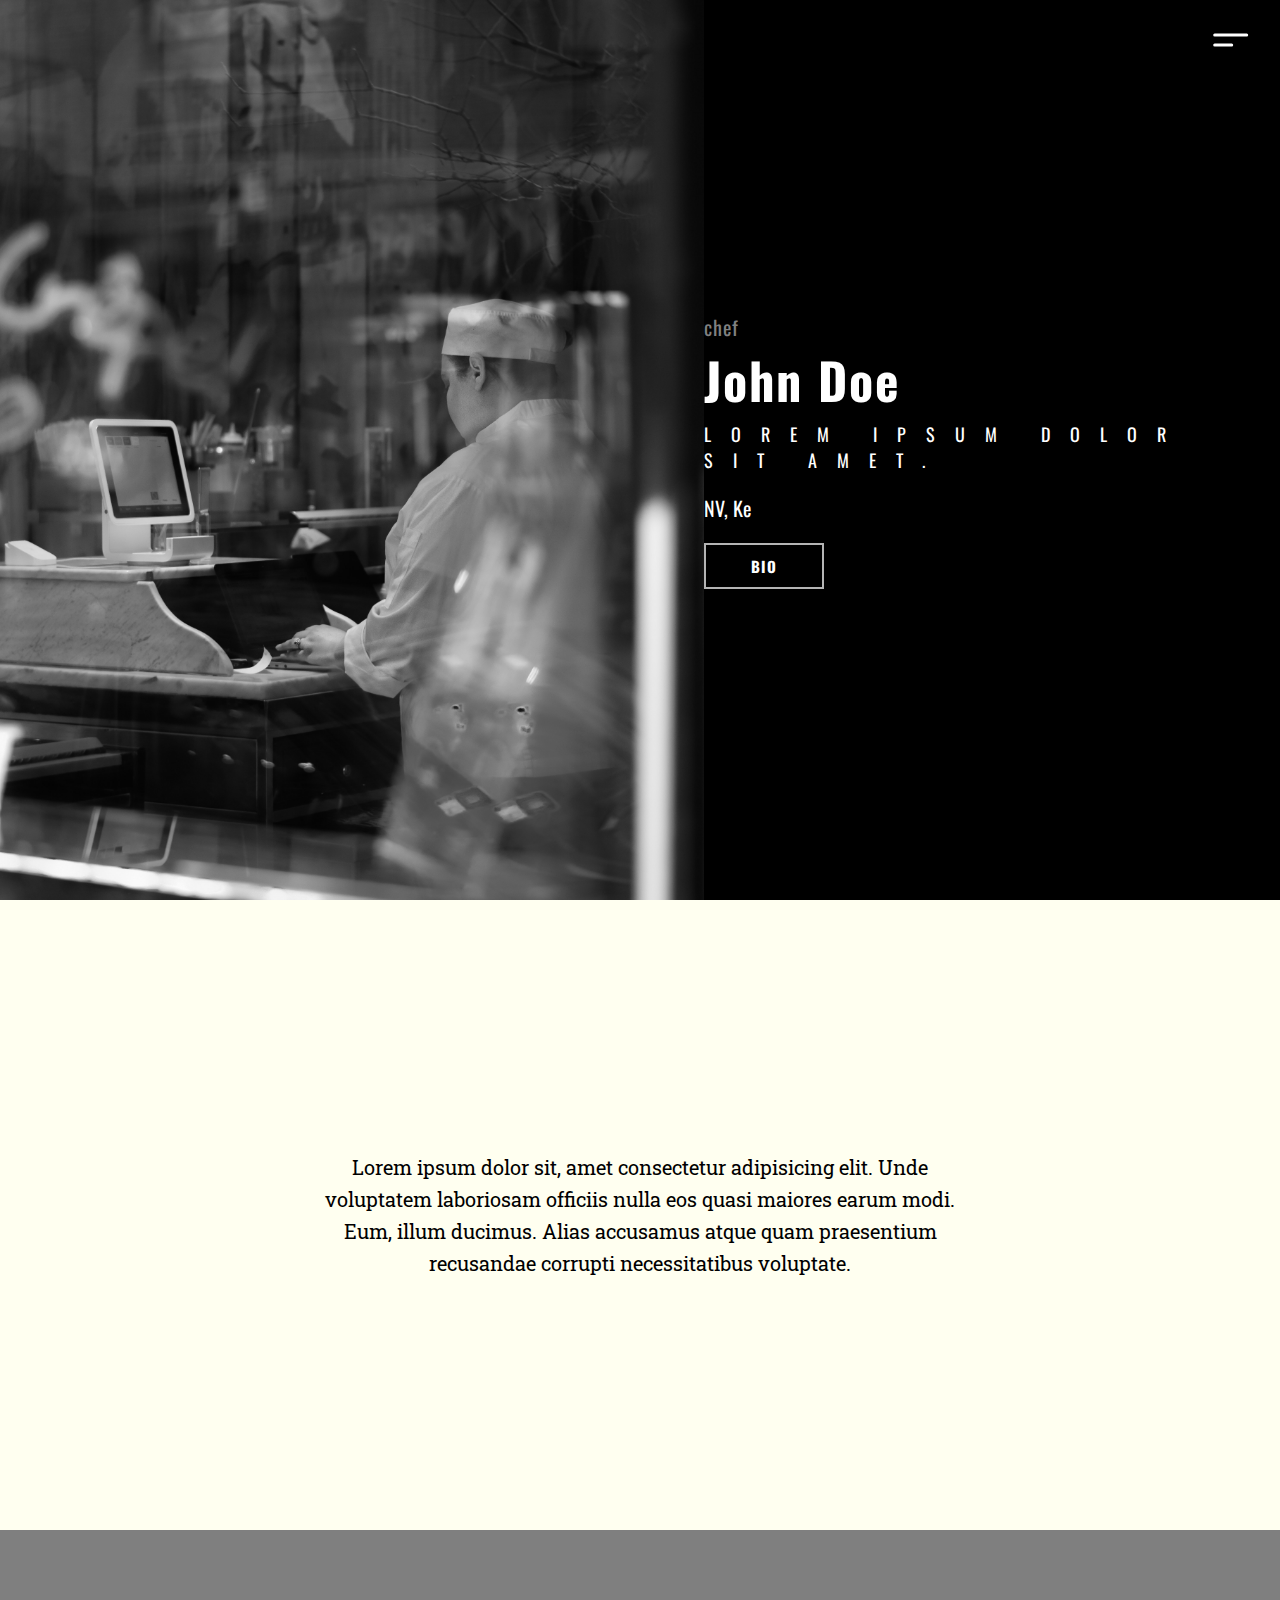
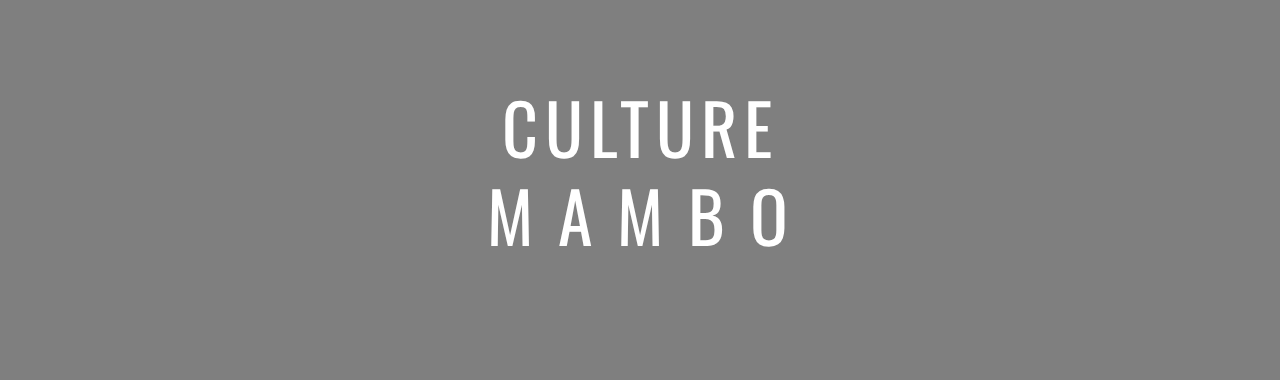
==== theChef.html @ 16531877 "First commit cultureMambo website" ====
<!DOCTYPE html>
<html lang="en">

<head>
    <meta charset="UTF-8" />
    <meta name="viewport" content="width=device-width, initial-scale=1.0" />

    <link href="https://fonts.googleapis.com/css2?family=Oswald:wght@300&display=swap" rel="stylesheet" />
    <link rel="stylesheet" href="https://stackpath.bootstrapcdn.com/font-awesome/4.7.0/css/font-awesome.min.css"
        integrity="sha384-wvfXpqpZZVQGK6TAh5PVlGOfQNHSoD2xbE+QkPxCAFlNEevoEH3Sl0sibVcOQVnN" crossorigin="anonymous">
        <link href="https://fonts.googleapis.com/css2?family=Roboto+Slab:wght@100;200;300;400;500&display=swap" rel="stylesheet">
    <title>Culture Mambo</title>
    <link rel="stylesheet" href="scss/main.css" />
    <link rel="stylesheet" href="css/menu.css" />
</head>

<body>
    <div class="menu">
        <div class="menu-icon" onclick="changeIcon(this)">
            <span class="bar-1"></span>
            <!-- <span class="bar-2"></span> -->
            <span class="bar-3"></span>
        </div>
    </div>

    <div class="navigation">

        <div class="left">
            <ul>
                <li>
                    <a href="index.html" class="lnk">home</a>
                </li>

                <li>
                    <a href="menu.html" class="lnk">menu</a>
                </li>

                <li>
                    <a href="press.html" class="lnk">press</a>
                </li>

                <li>
                    <a href="gigs.html" class="lnk">gigs</a>
                </li>

                <li>
                    <a href="theChef.html" class="lnk">the chef</a>
                </li>

                <li>
                    <a href="about.html" class="lnk">about</a>
                </li>

            </ul>
        </div>

        <div class="right">



            <div class="location">
                <span>+254-712-345-678</span>
                <span>ALONG GOVERNEMENT ROAD</span>
                <span>OPPOSITE VICMARK CENTER</span>

                <div class="icons">
                    <a href="">
                        <i class="fa fa-facebook"></i>
                    </a>
                    <a href=""><i class="fa fa-instagram"></i></a>
                    <a href=""><i class="fa fa-twitter"></i></a>
                </div>
            </div>

        </div>

    </div>

    <section class="chefG">

        <div class="chef">
            <img src="../img/4.jpg">

            <div class="text">
                <div class="textwrapper">
                    <p>
                        chef
                    </p>
                    <h1>
                        john doe
                    </h1>
                    <p>
                        Lorem ipsum dolor sit amet.
                    </p>
                    <p>
                        NV, Ke
                    </p>
                    <a href="#bio" class="btn">BIO</a>

                </div>

            </div>
        </div>

        <div class="bio" id="bio">
            <p>Lorem ipsum dolor sit, amet consectetur adipisicing elit. Unde voluptatem laboriosam officiis nulla eos
                quasi maiores earum modi. Eum, illum ducimus. Alias accusamus atque quam praesentium recusandae corrupti
                necessitatibus voluptate.</p> 
        </div>
        <div class="last">
            <div class="logo">
                <span class="culture">Culture</span>
                <span class="mambo">Mambo</span>
              </div>
        </div>
       



    </section>
    <script src="script.js"></script>
</body>

</html>
---- scss/main.css ----
*,
*::before,
*::after {
  padding: 0;
  margin: 0;
  -webkit-box-sizing: border-box;
          box-sizing: border-box;
}

html {
  font-family: 'Segoe UI', Tahoma, Geneva, Verdana, sans-serif;
  font-size: 62.5%;
  font-family: "Oswald";
  scroll-behavior: smooth;
}

ul {
  list-style-type: none;
}

a {
  text-decoration: none;
}

.mySlides {
  display: none;
}

.home {
  height: 100vh;
  width: 100vw;
  position: relative;
  overflow: hidden;
}

.fade {
  -webkit-animation-name: fade;
  -webkit-animation-duration: 1.5s;
  animation-name: fade;
  -webkit-animation-duration: 4s;
          animation-duration: 4s;
}

.slideshow-container {
  height: 100%;
  width: 100%;
  position: relative;
}

.mySlides {
  position: relative;
  height: 100%;
  width: 100%;
}

@-webkit-keyframes fade {
  from {
    opacity: .4;
  }
  to {
    opacity: 1;
  }
}

@keyframes fade {
  from {
    opacity: .4;
  }
  to {
    opacity: 1;
  }
}

@-webkit-keyframes zoomin {
  0% {
    -webkit-transform: scale(1, 1);
            transform: scale(1, 1);
  }
  50% {
    -webkit-transform: scale(1.2, 1.2);
            transform: scale(1.2, 1.2);
  }
  100% {
    -webkit-transform: scale(1, 1);
            transform: scale(1, 1);
  }
}

@keyframes zoomin {
  0% {
    -webkit-transform: scale(1, 1);
            transform: scale(1, 1);
  }
  50% {
    -webkit-transform: scale(1.2, 1.2);
            transform: scale(1.2, 1.2);
  }
  100% {
    -webkit-transform: scale(1, 1);
            transform: scale(1, 1);
  }
}

.zoomin {
  position: relative;
  height: 100%;
  width: 100%;
  -o-object-fit: cover;
     object-fit: cover;
  -o-object-position: center;
     object-position: center;
  -webkit-animation: zoomin 15s forwards;
          animation: zoomin 15s forwards;
}

.overlay {
  position: fixed;
  top: 0;
  left: 0;
  background: rgba(0, 0, 0, 0.8);
  width: 100%;
  height: 100%;
  z-index: 1;
}

.elements {
  position: absolute;
  z-index: 1;
  height: 100%;
  width: 100%;
  top: 0;
  left: 0;
  padding: 3rem;
}

.logo {
  position: absolute;
  top: 50%;
  left: 50%;
  -webkit-transform: translate(-50%, -50%);
          transform: translate(-50%, -50%);
  font-size: 7rem;
  color: #FFF;
  text-transform: uppercase;
  text-align: center;
  line-height: 125%;
}

.culture {
  letter-spacing: 0.7rem;
  display: block;
}

.mambo {
  letter-spacing: 2.5rem;
  display: block;
  -webkit-transform: translateX(1rem);
          transform: translateX(1rem);
}

.time {
  position: absolute;
  bottom: 0;
  display: -webkit-box;
  display: -ms-flexbox;
  display: flex;
  margin-bottom: 3rem;
}

.day {
  margin-right: 3rem;
  color: #fff;
  font-weight: 200;
}

.day span {
  display: block;
}

.day span:nth-child(1) {
  font-size: 2rem;
  letter-spacing: 2px;
}

.day span:nth-child(2) {
  font-size: 1.3rem;
  letter-spacing: 1px;
}

.location {
  position: absolute;
  bottom: 0;
  right: 0;
  margin-right: 3rem;
  margin-bottom: 3rem;
}

.location span {
  display: block;
  color: rgba(255, 255, 255, 0.826);
  letter-spacing: 1px;
  font-size: 1.2rem;
  text-align: end;
}

.location span:nth-child(1) {
  font-size: 2rem;
  letter-spacing: 2px;
  text-align: end;
  margin-bottom: .5rem;
}

.mnu {
  display: -ms-grid;
  display: grid;
  position: relative;
  height: 100vh;
  width: 100%;
  background-color: #333;
  -ms-grid-columns: (1fr)[3];
      grid-template-columns: repeat(3, 1fr);
}

.bfast {
  background: -webkit-gradient(linear, left top, left bottom, from(rgba(0, 0, 0, 0)), to(black)), url(../img/2.jpg);
  background: linear-gradient(to bottom, rgba(0, 0, 0, 0), black), url(../img/2.jpg);
}

.lunch {
  background: -webkit-gradient(linear, left top, left bottom, from(rgba(0, 0, 0, 0)), to(black)), url(../img/weggs.jpg);
  background: linear-gradient(to bottom, rgba(0, 0, 0, 0), black), url(../img/weggs.jpg);
}

.dinner {
  background: -webkit-gradient(linear, left top, left bottom, from(rgba(0, 0, 0, 0)), to(black)), url(../img/yummy.jpg);
  background: linear-gradient(to bottom, rgba(0, 0, 0, 0), black), url(../img/yummy.jpg);
}

.mnu-box {
  background-position: center;
  background-size: cover;
  display: -webkit-box;
  display: -ms-flexbox;
  display: flex;
  -webkit-box-align: center;
      -ms-flex-align: center;
          align-items: center;
  -webkit-box-pack: center;
      -ms-flex-pack: center;
          justify-content: center;
  -webkit-transition: .5s;
  transition: .5s;
}

.mnu-box:hover {
  border: solid 1rem #ffee02;
}

.ctrls {
  display: -webkit-box;
  display: -ms-flexbox;
  display: flex;
  -webkit-box-orient: vertical;
  -webkit-box-direction: normal;
      -ms-flex-direction: column;
          flex-direction: column;
  -webkit-box-align: center;
      -ms-flex-align: center;
          align-items: center;
}

.ctrls h1 {
  color: #fff;
  text-transform: uppercase;
  letter-spacing: 2px;
  font-size: 5rem;
  margin-bottom: 3rem;
}

.menu {
  position: fixed;
  top: 2rem;
  right: 4rem;
  z-index: 1000;
  border-radius: 100%;
  height: 3.5rem;
  width: 3.5rem;
  -webkit-transition: all .4s ease;
  transition: all .4s ease;
}

.menu-icon {
  position: absolute;
  top: 50%;
  left: 50%;
  -webkit-transform: translate(-28%, -33%);
          transform: translate(-28%, -33%);
  height: 100%;
  width: 100%;
  cursor: pointer;
}

.bar-1, .bar-2, .bar-3 {
  display: block;
  width: 3.5rem;
  height: 3px;
  background-color: #fff;
  margin: 7px 0;
  -webkit-transition: all .4s ease;
  transition: all .4s ease;
  padding: 0;
  border-radius: 3px;
}

.bar-3 {
  width: 2rem;
}

.change .bar-1 {
  -webkit-transform: translateY(0.5px) rotateZ(45deg);
          transform: translateY(0.5px) rotateZ(45deg);
  background-color: #fff;
}

.change .bar-3 {
  -webkit-transform: translateY(-9.5px) rotateZ(-45deg);
          transform: translateY(-9.5px) rotateZ(-45deg);
  background-color: #fff;
  width: 3.5rem;
}

.light-border {
  border-color: #fff;
}

.navigation {
  position: fixed;
  height: 100vh;
  width: 100vw;
  background: -webkit-gradient(linear, left top, right top, from(rgba(0, 0, 0, 0.8)), to(black)), url(../../img/1.jpg);
  background: linear-gradient(to right, rgba(0, 0, 0, 0.8), black), url(../../img/1.jpg);
  bottom: 0;
  left: 0;
  z-index: 100;
  -webkit-transform: translateY(100vw);
          transform: translateY(100vw);
  opacity: 0;
  color: #fff;
  display: -webkit-box;
  display: -ms-flexbox;
  display: flex;
  -webkit-box-align: center;
      -ms-flex-align: center;
          align-items: center;
  -webkit-transition: all .4s ease-in-out;
  transition: all .4s ease-in-out;
}

.left {
  -webkit-box-flex: 1;
      -ms-flex: 1 0;
          flex: 1 0;
  border-right: solid 1px rgba(255, 255, 255, 0.2);
}

.lnk {
  color: #fff;
  font-size: 8rem;
  -webkit-transition: .3s;
  transition: .3s;
}

.lnk:hover {
  color: #777777;
}

.show {
  -webkit-transform: translateY(0);
          transform: translateY(0);
  opacity: 1;
}

.right {
  -webkit-box-flex: 1;
      -ms-flex: 1 0;
          flex: 1 0;
}

.icons {
  margin-top: 3rem;
  text-align: end;
}

.icons .fa {
  color: #fff;
  font-size: 3rem;
  display: inline-block;
  margin-right: 2rem;
}

.btn {
  position: relative;
  border: solid 2px rgba(255, 255, 255, 0.705);
  width: 12rem;
  padding: 1rem;
  text-align: center;
  color: #fff;
  font-size: 1.5rem;
  display: inline-block;
  letter-spacing: 1.3px;
  cursor: pointer;
  z-index: 4;
  text-transform: uppercase;
  font-weight: bold;
  -webkit-transition: .3s;
  transition: .3s;
}

.btn:hover {
  background-color: #ffee02;
  color: #333;
  border: none;
}

.btn-block {
  display: block;
}

.chef {
  height: 100vh;
  width: 100vw;
  background-color: black;
}

.chef:nth-child(1) {
  display: -webkit-box;
  display: -ms-flexbox;
  display: flex;
  position: relative;
}

.chef:nth-child(1) img {
  width: 55%;
  -o-object-fit: cover;
     object-fit: cover;
  -o-object-position: center;
     object-position: center;
  background: #000;
}

.text {
  display: -webkit-box;
  display: -ms-flexbox;
  display: flex;
  -webkit-box-align: center;
      -ms-flex-align: center;
          align-items: center;
  -webkit-box-pack: center;
      -ms-flex-pack: center;
          justify-content: center;
  color: #fff;
  width: 45%;
}

.textwrapper p:nth-child(1) {
  font-size: 2rem;
  letter-spacing: 1px;
  color: grey;
}

.textwrapper h1 {
  text-transform: capitalize;
  font-size: 5rem;
  letter-spacing: 2px;
  margin-bottom: .5rem;
}

.textwrapper p:nth-child(3) {
  font-size: 1.8rem;
  letter-spacing: 2rem;
  text-transform: uppercase;
}

.textwrapper p:nth-child(4) {
  font-size: 2rem;
  margin-top: 2rem;
  margin-bottom: 2rem;
}

.bio {
  height: 70vh;
  width: 100vw;
  text-align: center;
  background-color: ivory;
  display: -webkit-box;
  display: -ms-flexbox;
  display: flex;
}

.bio p {
  font-size: 2rem;
  font-family: 'Roboto Slab', serif;
  width: 50%;
  margin: auto;
  line-height: 160%;
}

.last {
  position: relative;
  height: 50vh;
  background-image: -webkit-gradient(linear, right top, left top, from(rgba(0, 0, 0, 0.5))), url(../img/.jpg);
  background-image: linear-gradient(to left, rgba(0, 0, 0, 0.5) rgba(0, 0, 0, 0.5)), url(../img/.jpg);
  background-position: center;
}

.logo {
  top: 50%;
  left: 50%;
  -webkit-transform: translate(-50%, -50%);
          transform: translate(-50%, -50%);
  font-size: 7rem;
  color: #FFF;
  text-transform: uppercase;
  text-align: center;
  line-height: 125%;
}

.culture {
  letter-spacing: 0.7rem;
  display: block;
}

.mambo {
  letter-spacing: 2.5rem;
  display: block;
  -webkit-transform: translateX(1rem);
          transform: translateX(1rem);
}

.gigs {
  width: 100vw;
  background-image: -webkit-gradient(linear, left top, right top, from(rgba(0, 0, 0, 0.5)), to(rgba(0, 0, 0, 0.5))), url(../img/hi.jpg);
  background-image: linear-gradient(to right, rgba(0, 0, 0, 0.5), rgba(0, 0, 0, 0.5)), url(../img/hi.jpg);
  background-position: center;
  background-size: cover;
}

.banner {
  display: -webkit-box;
  display: -ms-flexbox;
  display: flex;
  -webkit-box-orient: vertical;
  -webkit-box-direction: normal;
      -ms-flex-direction: column;
          flex-direction: column;
  -webkit-box-align: center;
      -ms-flex-align: center;
          align-items: center;
  font-size: 4rem;
  color: #fff;
  -webkit-box-pack: center;
      -ms-flex-pack: center;
          justify-content: center;
  margin-bottom: 4rem;
}

.culture {
  margin-top: 3rem;
}

.form {
  position: relative;
  width: 45%;
  margin: auto;
  display: -webkit-box;
  display: -ms-flexbox;
  display: flex;
  -webkit-box-orient: vertical;
  -webkit-box-direction: normal;
      -ms-flex-direction: column;
          flex-direction: column;
  -webkit-box-align: center;
      -ms-flex-align: center;
          align-items: center;
}

.inputstyle {
  position: relative;
  width: 100%;
  margin-bottom: 10rem;
}

.inputstyle input {
  position: absolute;
  width: 100%;
  height: 2rem;
  background: transparent;
  border: solid 4px rgba(255, 255, 255, 0.5);
  padding: 2rem;
  color: #fff;
  font-family: 'Oswald';
  font-size: 1.5rem;
}
/*# sourceMappingURL=main.css.map */
---- css/menu.css ----
:root{
  --primary-color: rgba(13,110,139,0.79);
  --overlay-color: rgba(24,39,51,0.85)
  --menu-speed:0.75s;
}

.menu-wrap {
    position: relative;
    top: 0;
    right: 0;
    z-index: 3;
    padding: 1rem;
  }
  .menu-wrap .toggler{
    position: absolute;
    top: 0;
    right:0;
    z-index: 4;
    cursor: pointer;
    width: 50px;
    height: 50px;
    opacity: 0;
    padding: 3rem;
  }
  
  .menu-wrap .hamburger{
    position: absolute;
    top: 0;
    right: 0;
    width: 60px;
    height:60px;
    padding: 1rem;
    display: flex;
    align-items: center;
    justify-content: center;
  }

  /*Hamburger line*/
  .menu-wrap .hamburger >div{
    position: relative;
    width: 100%;
    height: 2px;
    background-color:#fff;
    display: flex;
    align-items: center;
    justify-content: center;
    transition: all 0.8s ease;
  }

  /*Top and bottom lines*/
  .menu-wrap .hamburger >div:before,
  .menu-wrap .hamburger >div:after{
    content: '';
    position: absolute;
    z-index: 4;
    top: -10px;
    width: 100%;
    height: 2px;
    background: inherit;
  }
  /*Move line down*/
  .menu-wrap .hamburger >div:after{
    top: 10px;
  }
  /*Toggler animate*/
  .menu-wrap .toggler:checked + .hamburger>div{
    transform: rotate(135deg);
    z-index: 4;
  }
  

/*Turn lines into X*/
  .menu-wrap .toggler:checked + .hamburger>div:before,
  .menu-wrap .toggler:checked + .hamburger>div:after{
    top: 0;
    transform: rotate(90deg);
  }

  /*Rotate on h0ver when checked*/
  .menu-wrap .toggler:checked:hover + .hamburger>div{
    transform: rotate(225deg);
  }

  /*Show menu*/

  .menu-wrap .toggler:checked ~ .menu{
    visibility: visible;
  }
  .menu-wrap .toggler:checked ~ .menu>div{
    transform: scale(1);
    transition-duration: var(--menu-speed);
  }
  .menu-wrap .toggler:checked ~ .menu>div>div{
    opacity: 1;
    transition: opacity 0.4s ease;
  }

  .menu-wrap .menu{
    position: fixed;
    top: 0;
    right: 0;
    width: 100%;
    height: 100%;
    overflow: hidden;
    display: flex;
    align-items: center;
    justify-content: center;
    visibility: hidden;
  }
  .menu-wrap .menu>div{
    background: rgba(0,0,0,0.97);
    border-radius: 50%;
    width: 700vw;
    height: 700vw;
    display: flex;
    align-items: center;
    /* justify-content: center; */
    transform: scale(0);
    transition: all 0.4s ease;
  }
  .menu-wrap .menu>div >div{
    /* text-align: center; */
    max-width: 90vw;
    max-height: 100vh;
    opacity: 0;
    transition: opacity 0.4s ease;
  }
  .menu-wrap .menu>div>div>ul>li{
    list-style: none;
    /* color: #fff; */
    font-size: 4rem;
    padding: 1rem;
  }
  .menu-wrap .menu>div>div>ul>li>a{
    /* color: inherit; */
    text-decoration: none;
    transition: color 0.4s ease;
  }

  .left{
    /* display: grid;
    grid-template-columns: 1fr; */
    /* background: #fff; */
    /* grid-gap: 1rem; */
    margin-left: 5rem;
    text-align: left;
    
  }

  .left-lnk {
    font-size: 7rem;
    text-transform: lowercase;
    transition: .3s;
    color: #fff;
  }

  .left-lnk:hover {
    color: rgb(102, 102, 102);
  }

  .right {
    height: 40rem;
    width: 40rem;
    color: #fff;
  }
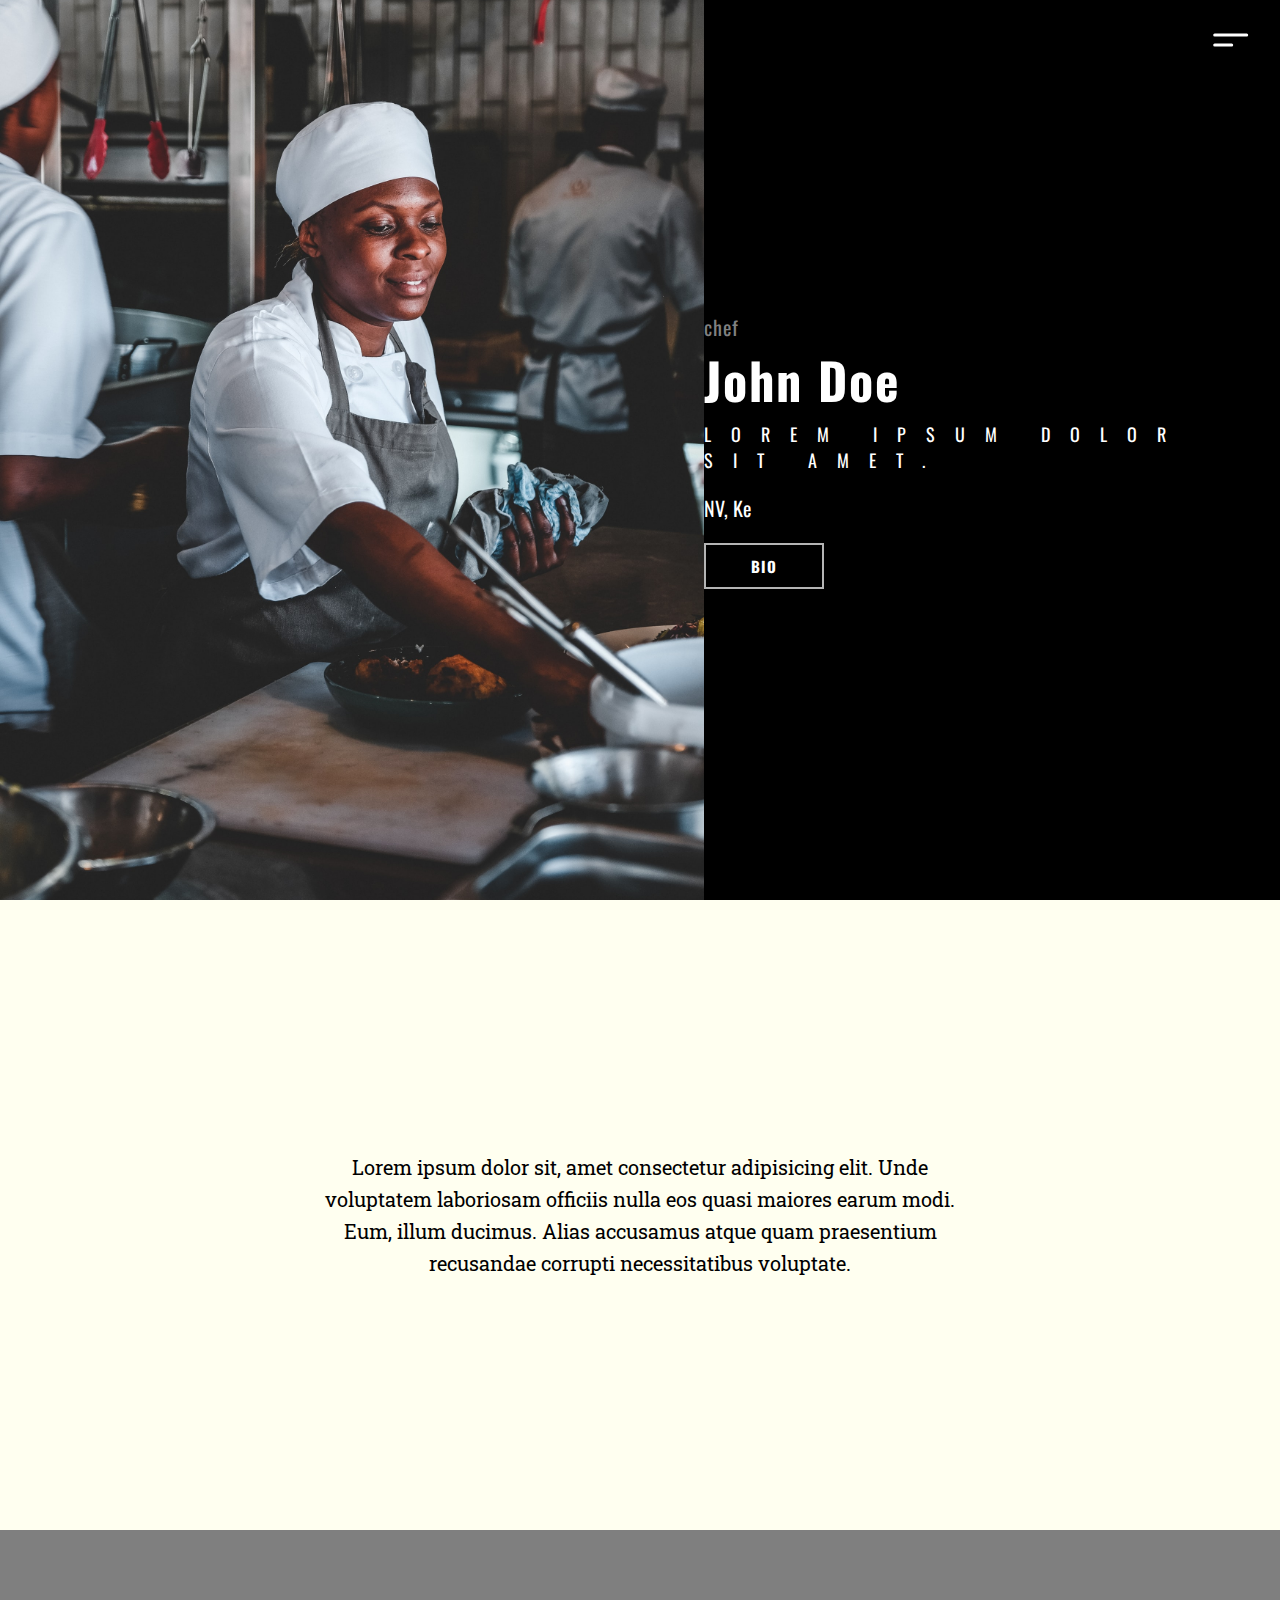
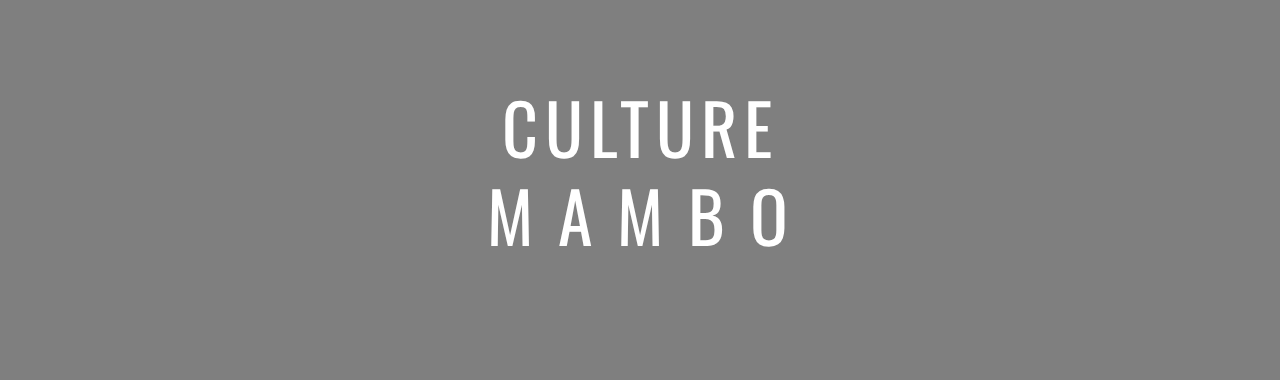
==== commit 2560a03c: "chef image updated" ====
--- a/theChef.html
+++ b/theChef.html
@@ -79,7 +79,7 @@
     <section class="chefG">
 
         <div class="chef">
-            <img src="../img/4.jpg">
+            <img src="../img/3.jpg">
 
             <div class="text">
                 <div class="textwrapper">
